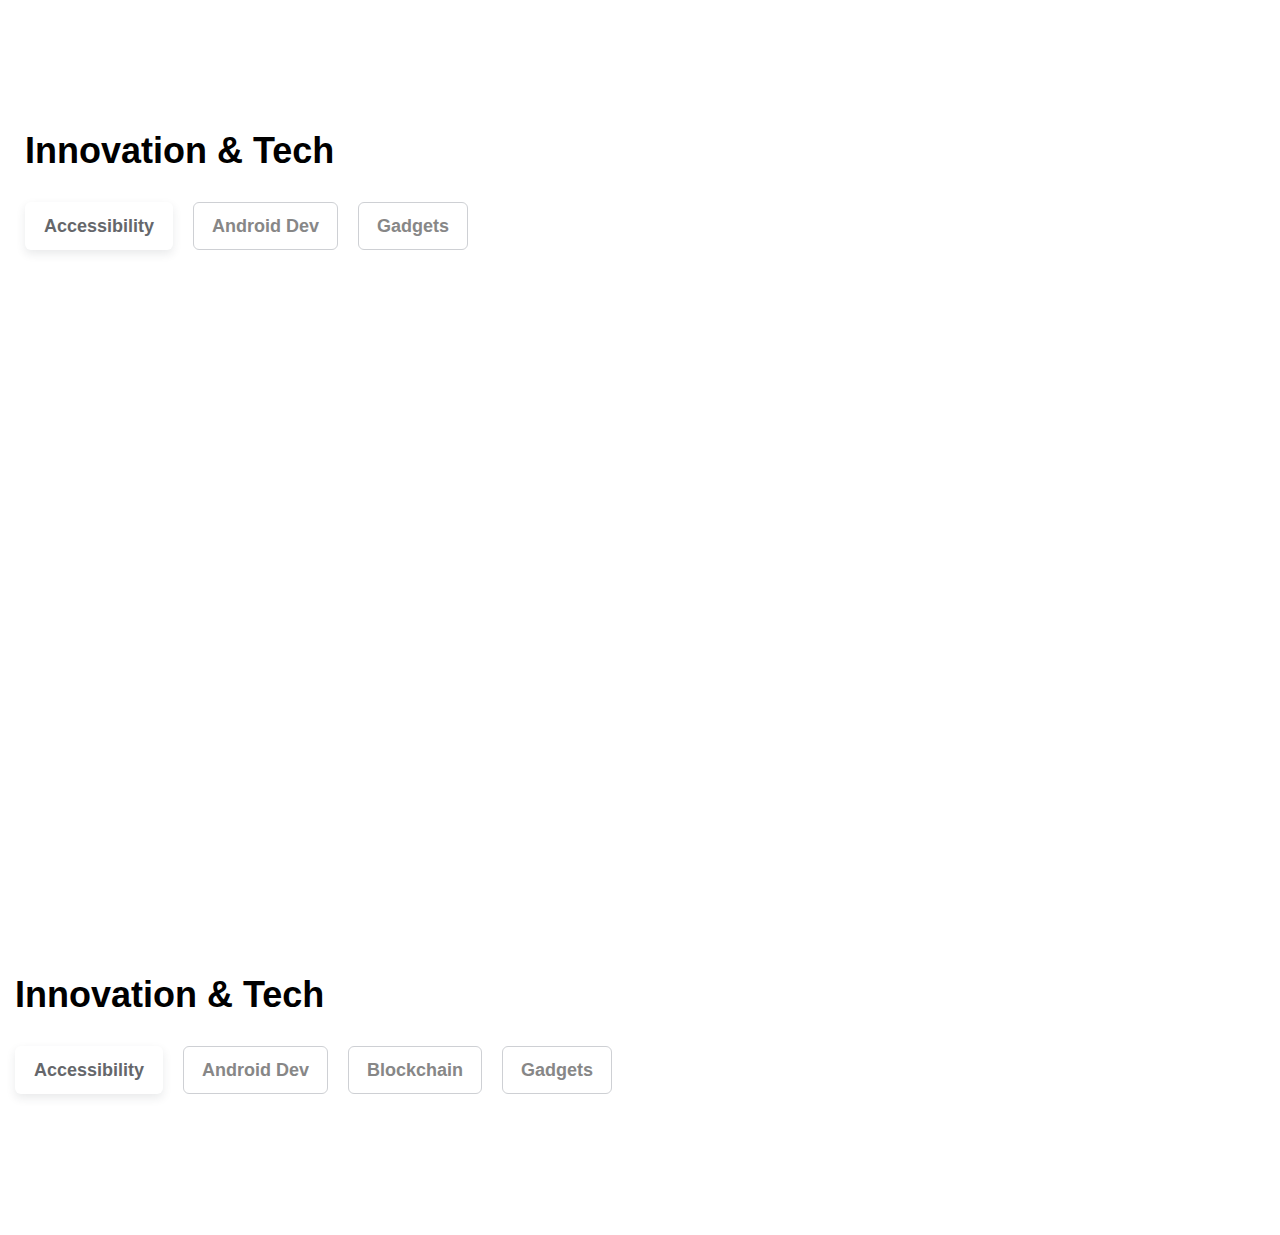
==== index.html @ 6c89868d "html files" ====
<!DOCTYPE html>
<html lang="en">
<head>
    <meta charset="UTF-8">
    <meta http-equiv="X-UA-Compatible" content="IE=edge">
    <meta name="viewport" content="width=device-width, initial-scale=1.0">
    <title>Document</title>
    <link rel="stylesheet" type="text/css" href="assets/css/slick.css"/>
    <link rel="stylesheet" type="text/css" href="assets/css/slick-theme.css"/>
    <link rel="stylesheet" href="assets/css/style.css">
    <script
  src="https://code.jquery.com/jquery-3.6.0.js"
  integrity="sha256-H+K7U5CnXl1h5ywQfKtSj8PCmoN9aaq30gDh27Xc0jk="
  crossorigin="anonymous"></script>
  <link rel="stylesheet" href="https://cdnjs.cloudflare.com/ajax/libs/font-awesome/6.1.1/css/all.min.css" integrity="sha512-KfkfwYDsLkIlwQp6LFnl8zNdLGxu9YAA1QvwINks4PhcElQSvqcyVLLD9aMhXd13uQjoXtEKNosOWaZqXgel0g==" crossorigin="anonymous" referrerpolicy="no-referrer" />
</head>
<body>
    <!-- tab Section -->
    <section class="tab--slider">
        <div class="main--container">
            <div class="main--title">
                <h2>Innovation & Tech</h2>
            </div>

            <div class="tab--wrapper">
                <div class="tab--titles tab--slider-tab">
                    <ul>
                        <li><a data-tag="tab1" class="active--tab" href="#">Accessibility</a></li>
                        <li><a data-tag="tab2" href="#">Android Dev</a> </li>
                        <li><a data-tag="tab3" href="#">Gadgets</a></li>
                    </ul>
                </div>
                <div class="tab--slider--content">
                    <div class="tab--slider--inner">
                        <div id="tab1" class="tab--slider-tabs">
                            <div class="tab---sliders">
                                
                                <div class="slider--content--wrapper">
                                    <div class="slider-contant--main">
                                        <div class="slider-contant">
                                            <div class="slider-animate-title">
                                                <div class="post-cat-list">
                                                    <a class="hover-flip-item-wrapper" href="#" tabindex="0">
                                                    <span class="hover-flip-item"><span data-hover="Innovation">Innovation</span></span>
                                                    </a>                 
                                                </div>
                                            </div>
                                            <div class="slider--main--title">
                                                <h4>
                                                    <a href="#">Lightweight, grippable, and ready to go.</a>
                                                </h4>
                                            </div>
                                        </div>
                                        <div class="slider--img">
                                            <a href="#">
                                                <img src="assets/Images/post-column-01-390x260.jpg" alt="">
                                            </a>
                                        </div>
                                    </div>
                                </div>
                                <div class="slider--content--wrapper">
                                    <div class="slider-contant--main">
                                        <div class="slider-contant">
                                            <div class="slider-animate-title">
                                                <div class="post-cat-list">
                                                    <a class="hover-flip-item-wrapper" href="#" tabindex="0">
                                                    <span class="hover-flip-item"><span data-hover="Innovation">Innovation</span></span>
                                                    </a>                 
                                                </div>
                                            </div>
                                            <div class="slider--main--title">
                                                <h4>
                                                    <a href="#">Lightweight, grippable, and ready to go.</a>
                                                </h4>
                                            </div>
                                        </div>
                                        <div class="slider--img">
                                            <a href="#">
                                                <img src="assets/Images/post-column-01-390x260.jpg" alt="">
                                            </a>
                                        </div>
                                    </div>
                                </div>
                                <div class="slider--content--wrapper">
                                    <div class="slider-contant--main">
                                        <div class="slider-contant">
                                            <div class="slider-animate-title">
                                                <div class="post-cat-list">
                                                    <a class="hover-flip-item-wrapper" href="#" tabindex="0">
                                                    <span class="hover-flip-item"><span data-hover="Innovation">Innovation</span></span>
                                                    </a>                 
                                                </div>
                                            </div>
                                            <div class="slider--main--title">
                                                <h4>
                                                    <a href="#">Lightweight, grippable, and ready to go.</a>
                                                </h4>
                                            </div>
                                        </div>
                                        <div class="slider--img">
                                            <a href="#">
                                                <img src="assets/Images/post-column-01-390x260.jpg" alt="">
                                            </a>
                                        </div>
                                    </div>
                                </div>
                                <div class="slider--content--wrapper">
                                    <div class="slider-contant--main">
                                        <div class="slider-contant">
                                            <div class="slider-animate-title">
                                                <div class="post-cat-list">
                                                    <a class="hover-flip-item-wrapper" href="#" tabindex="0">
                                                    <span class="hover-flip-item"><span data-hover="Innovation">Innovation</span></span>
                                                    </a>                 
                                                </div>
                                            </div>
                                            <div class="slider--main--title">
                                                <h4>
                                                    <a href="#">Lightweight, grippable, and ready to go.</a>
                                                </h4>
                                            </div>
                                        </div>
                                        <div class="slider--img">
                                            <a href="#">
                                                <img src="assets/Images/post-column-01-390x260.jpg" alt="">
                                            </a>
                                        </div>
                                    </div>
                                </div>
                                
                                
                              </div>
                        </div>
                        <div id="tab2" class="tab--slider-tabs">
                            <div class="tab---sliders2">
                                
                                <div class="slider--content--wrapper">
                                    <div class="slider-contant--main">
                                        <div class="slider-contant">
                                            <div class="slider-animate-title">
                                                <div class="post-cat-list">
                                                    <a class="hover-flip-item-wrapper" href="#" tabindex="0">
                                                    <span class="hover-flip-item"><span data-hover="Innovation">Innovation</span></span>
                                                    </a>                 
                                                </div>
                                            </div>
                                            <div class="slider--main--title">
                                                <h4>
                                                    <a href="#">Lightweight, grippable, and ready to go.</a>
                                                </h4>
                                            </div>
                                        </div>
                                        <div class="slider--img">
                                            <a href="#">
                                                <img src="assets/Images/post-column-01-390x260.jpg" alt="">
                                            </a>
                                        </div>
                                    </div>
                                </div>
                                <div class="slider--content--wrapper">
                                    <div class="slider-contant--main">
                                        <div class="slider-contant">
                                            <div class="slider-animate-title">
                                                <div class="post-cat-list">
                                                    <a class="hover-flip-item-wrapper" href="#" tabindex="0">
                                                    <span class="hover-flip-item"><span data-hover="Innovation">Innovation</span></span>
                                                    </a>                 
                                                </div>
                                            </div>
                                            <div class="slider--main--title">
                                                <h4>
                                                    <a href="#">Lightweight, grippable, and ready to go.</a>
                                                </h4>
                                            </div>
                                        </div>
                                        <div class="slider--img">
                                            <a href="#">
                                                <img src="assets/Images/post-column-01-390x260.jpg" alt="">
                                            </a>
                                        </div>
                                    </div>
                                </div>
                                <div class="slider--content--wrapper">
                                    <div class="slider-contant--main">
                                        <div class="slider-contant">
                                            <div class="slider-animate-title">
                                                <div class="post-cat-list">
                                                    <a class="hover-flip-item-wrapper" href="#" tabindex="0">
                                                    <span class="hover-flip-item"><span data-hover="Innovation">Innovation</span></span>
                                                    </a>                 
                                                </div>
                                            </div>
                                            <div class="slider--main--title">
                                                <h4>
                                                    <a href="#">Lightweight, grippable, and ready to go.</a>
                                                </h4>
                                            </div>
                                        </div>
                                        <div class="slider--img">
                                            <a href="#">
                                                <img src="assets/Images/post-column-01-390x260.jpg" alt="">
                                            </a>
                                        </div>
                                    </div>
                                </div>
                                <div class="slider--content--wrapper">
                                    <div class="slider-contant--main">
                                        <div class="slider-contant">
                                            <div class="slider-animate-title">
                                                <div class="post-cat-list">
                                                    <a class="hover-flip-item-wrapper" href="#" tabindex="0">
                                                    <span class="hover-flip-item"><span data-hover="Innovation">Innovation</span></span>
                                                    </a>                 
                                                </div>
                                            </div>
                                            <div class="slider--main--title">
                                                <h4>
                                                    <a href="#">Lightweight, grippable, and ready to go.</a>
                                                </h4>
                                            </div>
                                        </div>
                                        <div class="slider--img">
                                            <a href="#">
                                                <img src="assets/Images/post-column-01-390x260.jpg" alt="">
                                            </a>
                                        </div>
                                    </div>
                                </div>
                                
                                
                              </div>
                        </div>
                        <div id="tab3" class="tab--slider-tabs">
                            <div class="tab---sliders3">
                                
                                <div class="slider--content--wrapper">
                                    <div class="slider-contant--main">
                                        <div class="slider-contant">
                                            <div class="slider-animate-title">
                                                <div class="post-cat-list">
                                                    <a class="hover-flip-item-wrapper" href="#" tabindex="0">
                                                    <span class="hover-flip-item"><span data-hover="Innovation">Innovation</span></span>
                                                    </a>                 
                                                </div>
                                            </div>
                                            <div class="slider--main--title">
                                                <h4>
                                                    <a href="#">Lightweight, grippable, and ready to go.</a>
                                                </h4>
                                            </div>
                                        </div>
                                        <div class="slider--img">
                                            <a href="#">
                                                <img src="assets/Images/post-column-01-390x260.jpg" alt="">
                                            </a>
                                        </div>
                                    </div>
                                </div>
                                <div class="slider--content--wrapper">
                                    <div class="slider-contant--main">
                                        <div class="slider-contant">
                                            <div class="slider-animate-title">
                                                <div class="post-cat-list">
                                                    <a class="hover-flip-item-wrapper" href="#" tabindex="0">
                                                    <span class="hover-flip-item"><span data-hover="Innovation">Innovation</span></span>
                                                    </a>                 
                                                </div>
                                            </div>
                                            <div class="slider--main--title">
                                                <h4>
                                                    <a href="#">Lightweight, grippable, and ready to go.</a>
                                                </h4>
                                            </div>
                                        </div>
                                        <div class="slider--img">
                                            <a href="#">
                                                <img src="assets/Images/post-column-01-390x260.jpg" alt="">
                                            </a>
                                        </div>
                                    </div>
                                </div>
                                <div class="slider--content--wrapper">
                                    <div class="slider-contant--main">
                                        <div class="slider-contant">
                                            <div class="slider-animate-title">
                                                <div class="post-cat-list">
                                                    <a class="hover-flip-item-wrapper" href="#" tabindex="0">
                                                    <span class="hover-flip-item"><span data-hover="Innovation">Innovation</span></span>
                                                    </a>                 
                                                </div>
                                            </div>
                                            <div class="slider--main--title">
                                                <h4>
                                                    <a href="#">Lightweight, grippable, and ready to go.</a>
                                                </h4>
                                            </div>
                                        </div>
                                        <div class="slider--img">
                                            <a href="#">
                                                <img src="assets/Images/post-column-01-390x260.jpg" alt="">
                                            </a>
                                        </div>
                                    </div>
                                </div>
                                <div class="slider--content--wrapper">
                                    <div class="slider-contant--main">
                                        <div class="slider-contant">
                                            <div class="slider-animate-title">
                                                <div class="post-cat-list">
                                                    <a class="hover-flip-item-wrapper" href="#" tabindex="0">
                                                    <span class="hover-flip-item"><span data-hover="Innovation">Innovation</span></span>
                                                    </a>                 
                                                </div>
                                            </div>
                                            <div class="slider--main--title">
                                                <h4>
                                                    <a href="#">Lightweight, grippable, and ready to go.</a>
                                                </h4>
                                            </div>
                                        </div>
                                        <div class="slider--img">
                                            <a href="#">
                                                <img src="assets/Images/post-column-01-390x260.jpg" alt="">
                                            </a>
                                        </div>
                                    </div>
                                </div>
                                
                                
                              </div>
                        </div>
                    </div>
                </div>
            </div>
        </div>
    </section>


    <!-- hover img section -->
    <section class="most--populer">
        <div class="main--container">
            <div class="main--title">
                <h2>Innovation & Tech</h2>
            </div>

            <div class="tab--wrapper">
                <div class="tab--titles tab--hover---title">
                    <ul>
                        <li><a data-tag="tab4" class="active--tab" href="#">Accessibility</a></li>
                        <li><a data-tag="tab5" href="#">Android Dev</a> </li>
                        <li><a data-tag="tab6" href="#">Blockchain</a></li>
                        <li><a data-tag="tab7" href="#">Gadgets</a></li>
                    </ul>
                </div>
                <div class="tab--slider--content">
                    <div class="tab--slider--inner">
                        <div id="tab4" class="tab--hover-section">
                            <div class="tab--hover--wrapper">
                                <div class="tab--hover--inner">
                                    <div class="order--list">
                                        <span>01</span>
                                    </div>
                                    <div class="tab--hover--data">
                                        <div class="post-cat-list">
                                            <a class="hover-flip-item-wrapper" href="#" tabindex="0">
                                            <span class="hover-flip-item"><span data-hover="Innovation">Innovation</span></span>
                                            </a>  
                                            <span>,</span>               
                                            <a class="hover-flip-item-wrapper" href="#" tabindex="0">
                                            <span class="hover-flip-item"><span data-hover="Innovation">Innovation</span></span>
                                            </a>                 
                                        </div>
                                        <h3><a href="#">Lightweight, grippable, and ready to go.</a></h3>
                                        <div class="tab--hover--meta">
                                            <div class="post--meta--data">
                                                <h5 class="post--meta--author">
                                                    <div class="post-cat-list">
                                                        <a class="hover-flip-item-wrapper" href="#" tabindex="0">
                                                        <span class="hover-flip-item"><span data-hover="Innovation">Innovation</span></span>
                                                        </a>                 
                                                                       
                                                    </div>
                                                </h5>
                                                <ul class="post--meta--list">
                                                    <li class="post--meta--date">January 24, 2021</li>
                                                    <li class="post--meta--time">4 min read</li>
                                                </ul>
                                            </div>
                                            <div class="social--data">
                                                <ul>
                                                    <li><a href="#"><i class="fa-brands fa-facebook-f"></i></a></li>
                                                    <li><a href="#"><i class="fa-brands fa-linkedin-in"></i></a></li>
                                                    <li><a href="#"><i class="fa-brands fa-twitter"></i></a></li>
                                                    <li><a href="#"><i class="fa-solid fa-link"></i></a></li>
                                                </ul>
                                            </div>
                                        </div>

                                    </div>
                                </div>
                                <div class="tab--hover-thumbnil">
                                    <a href="#">
                                        <img src="assets/Images/hover--img1.jpg" alt="">
                                    </a>
                                </div>
                            </div>
                            <div class="tab--hover--wrapper">
                                <div class="tab--hover--inner">
                                    <div class="order--list">
                                        <span>02</span>
                                    </div>
                                    <div class="tab--hover--data">
                                        <div class="post-cat-list">
                                            <a class="hover-flip-item-wrapper" href="#" tabindex="0">
                                            <span class="hover-flip-item"><span data-hover="Innovation">Innovation</span></span>
                                            </a>  
                                            <span>,</span>               
                                            <a class="hover-flip-item-wrapper" href="#" tabindex="0">
                                            <span class="hover-flip-item"><span data-hover="Innovation">Innovation</span></span>
                                            </a>                 
                                        </div>
                                        <h3><a href="#">Lightweight, grippable, and ready to go.</a></h3>
                                        <div class="tab--hover--meta">
                                            <div class="post--meta--data">
                                                <h5 class="post--meta--author">
                                                    <div class="post-cat-list">
                                                        <a class="hover-flip-item-wrapper" href="#" tabindex="0">
                                                        <span class="hover-flip-item"><span data-hover="Innovation">Innovation</span></span>
                                                        </a>                 
                                                                       
                                                    </div>
                                                </h5>
                                                <ul class="post--meta--list">
                                                    <li class="post--meta--date">January 24, 2021</li>
                                                    <li class="post--meta--time">4 min read</li>
                                                </ul>
                                            </div>
                                            <div class="social--data">
                                                <ul>
                                                    <li><a href="#"><i class="fa-brands fa-facebook-f"></i></a></li>
                                                    <li><a href="#"><i class="fa-brands fa-linkedin-in"></i></a></li>
                                                    <li><a href="#"><i class="fa-brands fa-twitter"></i></a></li>
                                                    <li><a href="#"><i class="fa-solid fa-link"></i></a></li>
                                                </ul>
                                            </div>
                                        </div>

                                    </div>
                                </div>
                                <div class="tab--hover-thumbnil">
                                    <a href="#">
                                        <img src="assets/Images/hover--img2.jpg" alt="">
                                    </a>
                                </div>
                            </div>
                            <div class="tab--hover--wrapper">
                                <div class="tab--hover--inner">
                                    <div class="order--list">
                                        <span>03</span>
                                    </div>
                                    <div class="tab--hover--data">
                                        <div class="post-cat-list">
                                            <a class="hover-flip-item-wrapper" href="#" tabindex="0">
                                            <span class="hover-flip-item"><span data-hover="Innovation">Innovation</span></span>
                                            </a>  
                                            <span>,</span>               
                                            <a class="hover-flip-item-wrapper" href="#" tabindex="0">
                                            <span class="hover-flip-item"><span data-hover="Innovation">Innovation</span></span>
                                            </a>                 
                                        </div>
                                        <h3><a href="#">Lightweight, grippable, and ready to go.</a></h3>
                                        <div class="tab--hover--meta">
                                            <div class="post--meta--data">
                                                <h5 class="post--meta--author">
                                                    <div class="post-cat-list">
                                                        <a class="hover-flip-item-wrapper" href="#" tabindex="0">
                                                        <span class="hover-flip-item"><span data-hover="Innovation">Innovation</span></span>
                                                        </a>                 
                                                                       
                                                    </div>
                                                </h5>
                                                <ul class="post--meta--list">
                                                    <li class="post--meta--date">January 24, 2021</li>
                                                    <li class="post--meta--time">4 min read</li>
                                                </ul>
                                            </div>
                                            <div class="social--data">
                                                <ul>
                                                    <li><a href="#"><i class="fa-brands fa-facebook-f"></i></a></li>
                                                    <li><a href="#"><i class="fa-brands fa-linkedin-in"></i></a></li>
                                                    <li><a href="#"><i class="fa-brands fa-twitter"></i></a></li>
                                                    <li><a href="#"><i class="fa-solid fa-link"></i></a></li>
                                                </ul>
                                            </div>
                                        </div>

                                    </div>
                                </div>
                                <div class="tab--hover-thumbnil">
                                    <a href="#">
                                        <img src="assets/Images/hover--img3.jpg" alt="">
                                    </a>
                                </div>
                            </div>
                            <div class="tab--hover--wrapper">
                                <div class="tab--hover--inner">
                                    <div class="order--list">
                                        <span>04</span>
                                    </div>
                                    <div class="tab--hover--data">
                                        <div class="post-cat-list">
                                            <a class="hover-flip-item-wrapper" href="#" tabindex="0">
                                            <span class="hover-flip-item"><span data-hover="Innovation">Innovation</span></span>
                                            </a>  
                                            <span>,</span>               
                                            <a class="hover-flip-item-wrapper" href="#" tabindex="0">
                                            <span class="hover-flip-item"><span data-hover="Innovation">Innovation</span></span>
                                            </a>                 
                                        </div>
                                        <h3><a href="#">Lightweight, grippable, and ready to go.</a></h3>
                                        <div class="tab--hover--meta">
                                            <div class="post--meta--data">
                                                <h5 class="post--meta--author">
                                                    <div class="post-cat-list">
                                                        <a class="hover-flip-item-wrapper" href="#" tabindex="0">
                                                        <span class="hover-flip-item"><span data-hover="Innovation">Innovation</span></span>
                                                        </a>                 
                                                                       
                                                    </div>
                                                </h5>
                                                <ul class="post--meta--list">
                                                    <li class="post--meta--date">January 24, 2021</li>
                                                    <li class="post--meta--time">4 min read</li>
                                                </ul>
                                            </div>
                                            <div class="social--data">
                                                <ul>
                                                    <li><a href="#"><i class="fa-brands fa-facebook-f"></i></a></li>
                                                    <li><a href="#"><i class="fa-brands fa-linkedin-in"></i></a></li>
                                                    <li><a href="#"><i class="fa-brands fa-twitter"></i></a></li>
                                                    <li><a href="#"><i class="fa-solid fa-link"></i></a></li>
                                                </ul>
                                            </div>
                                        </div>

                                    </div>
                                </div>
                                <div class="tab--hover-thumbnil">
                                    <a href="#">
                                        <img src="assets/Images/hover--img4.jpg" alt="">
                                    </a>
                                </div>
                            </div>
                        </div>
                        <div id="tab5" class="tab--hover-section">
                            <div class="tab--hover--wrapper">
                                <div class="tab--hover--inner">
                                    <div class="order--list">
                                        <span>01</span>
                                    </div>
                                    <div class="tab--hover--data">
                                        <div class="post-cat-list">
                                            <a class="hover-flip-item-wrapper" href="#" tabindex="0">
                                            <span class="hover-flip-item"><span data-hover="Innovation">Innovation</span></span>
                                            </a>  
                                            <span>,</span>               
                                            <a class="hover-flip-item-wrapper" href="#" tabindex="0">
                                            <span class="hover-flip-item"><span data-hover="Innovation">Innovation</span></span>
                                            </a>                 
                                        </div>
                                        <h3><a href="#">Lightweight, grippable, and ready to go.</a></h3>
                                        <div class="tab--hover--meta">
                                            <div class="post--meta--data">
                                                <h5 class="post--meta--author">
                                                    <div class="post-cat-list">
                                                        <a class="hover-flip-item-wrapper" href="#" tabindex="0">
                                                        <span class="hover-flip-item"><span data-hover="Innovation">Innovation</span></span>
                                                        </a>                 
                                                                       
                                                    </div>
                                                </h5>
                                                <ul class="post--meta--list">
                                                    <li class="post--meta--date">January 24, 2021</li>
                                                    <li class="post--meta--time">4 min read</li>
                                                </ul>
                                            </div>
                                            <div class="social--data">
                                                <ul>
                                                    <li><a href="#"><i class="fa-brands fa-facebook-f"></i></a></li>
                                                    <li><a href="#"><i class="fa-brands fa-linkedin-in"></i></a></li>
                                                    <li><a href="#"><i class="fa-brands fa-twitter"></i></a></li>
                                                    <li><a href="#"><i class="fa-solid fa-link"></i></a></li>
                                                </ul>
                                            </div>
                                        </div>

                                    </div>
                                </div>
                                <div class="tab--hover-thumbnil">
                                    <a href="#">
                                        <img src="assets/Images/hover--img1.jpg" alt="">
                                    </a>
                                </div>
                            </div>
                            <div class="tab--hover--wrapper">
                                <div class="tab--hover--inner">
                                    <div class="order--list">
                                        <span>02</span>
                                    </div>
                                    <div class="tab--hover--data">
                                        <div class="post-cat-list">
                                            <a class="hover-flip-item-wrapper" href="#" tabindex="0">
                                            <span class="hover-flip-item"><span data-hover="Innovation">Innovation</span></span>
                                            </a>  
                                            <span>,</span>               
                                            <a class="hover-flip-item-wrapper" href="#" tabindex="0">
                                            <span class="hover-flip-item"><span data-hover="Innovation">Innovation</span></span>
                                            </a>                 
                                        </div>
                                        <h3><a href="#">Lightweight, grippable, and ready to go.</a></h3>
                                        <div class="tab--hover--meta">
                                            <div class="post--meta--data">
                                                <h5 class="post--meta--author">
                                                    <div class="post-cat-list">
                                                        <a class="hover-flip-item-wrapper" href="#" tabindex="0">
                                                        <span class="hover-flip-item"><span data-hover="Innovation">Innovation</span></span>
                                                        </a>                 
                                                                       
                                                    </div>
                                                </h5>
                                                <ul class="post--meta--list">
                                                    <li class="post--meta--date">January 24, 2021</li>
                                                    <li class="post--meta--time">4 min read</li>
                                                </ul>
                                            </div>
                                            <div class="social--data">
                                                <ul>
                                                    <li><a href="#"><i class="fa-brands fa-facebook-f"></i></a></li>
                                                    <li><a href="#"><i class="fa-brands fa-linkedin-in"></i></a></li>
                                                    <li><a href="#"><i class="fa-brands fa-twitter"></i></a></li>
                                                    <li><a href="#"><i class="fa-solid fa-link"></i></a></li>
                                                </ul>
                                            </div>
                                        </div>

                                    </div>
                                </div>
                                <div class="tab--hover-thumbnil">
                                    <a href="#">
                                        <img src="assets/Images/hover--img2.jpg" alt="">
                                    </a>
                                </div>
                            </div>
                            <div class="tab--hover--wrapper">
                                <div class="tab--hover--inner">
                                    <div class="order--list">
                                        <span>03</span>
                                    </div>
                                    <div class="tab--hover--data">
                                        <div class="post-cat-list">
                                            <a class="hover-flip-item-wrapper" href="#" tabindex="0">
                                            <span class="hover-flip-item"><span data-hover="Innovation">Innovation</span></span>
                                            </a>  
                                            <span>,</span>               
                                            <a class="hover-flip-item-wrapper" href="#" tabindex="0">
                                            <span class="hover-flip-item"><span data-hover="Innovation">Innovation</span></span>
                                            </a>                 
                                        </div>
                                        <h3><a href="#">Lightweight, grippable, and ready to go.</a></h3>
                                        <div class="tab--hover--meta">
                                            <div class="post--meta--data">
                                                <h5 class="post--meta--author">
                                                    <div class="post-cat-list">
                                                        <a class="hover-flip-item-wrapper" href="#" tabindex="0">
                                                        <span class="hover-flip-item"><span data-hover="Innovation">Innovation</span></span>
                                                        </a>                 
                                                                       
                                                    </div>
                                                </h5>
                                                <ul class="post--meta--list">
                                                    <li class="post--meta--date">January 24, 2021</li>
                                                    <li class="post--meta--time">4 min read</li>
                                                </ul>
                                            </div>
                                            <div class="social--data">
                                                <ul>
                                                    <li><a href="#"><i class="fa-brands fa-facebook-f"></i></a></li>
                                                    <li><a href="#"><i class="fa-brands fa-linkedin-in"></i></a></li>
                                                    <li><a href="#"><i class="fa-brands fa-twitter"></i></a></li>
                                                    <li><a href="#"><i class="fa-solid fa-link"></i></a></li>
                                                </ul>
                                            </div>
                                        </div>

                                    </div>
                                </div>
                                <div class="tab--hover-thumbnil">
                                    <a href="#">
                                        <img src="assets/Images/hover--img3.jpg" alt="">
                                    </a>
                                </div>
                            </div>
                            <div class="tab--hover--wrapper">
                                <div class="tab--hover--inner">
                                    <div class="order--list">
                                        <span>04</span>
                                    </div>
                                    <div class="tab--hover--data">
                                        <div class="post-cat-list">
                                            <a class="hover-flip-item-wrapper" href="#" tabindex="0">
                                            <span class="hover-flip-item"><span data-hover="Innovation">Innovation</span></span>
                                            </a>  
                                            <span>,</span>               
                                            <a class="hover-flip-item-wrapper" href="#" tabindex="0">
                                            <span class="hover-flip-item"><span data-hover="Innovation">Innovation</span></span>
                                            </a>                 
                                        </div>
                                        <h3><a href="#">Lightweight, grippable, and ready to go.</a></h3>
                                        <div class="tab--hover--meta">
                                            <div class="post--meta--data">
                                                <h5 class="post--meta--author">
                                                    <div class="post-cat-list">
                                                        <a class="hover-flip-item-wrapper" href="#" tabindex="0">
                                                        <span class="hover-flip-item"><span data-hover="Innovation">Innovation</span></span>
                                                        </a>                 
                                                                       
                                                    </div>
                                                </h5>
                                                <ul class="post--meta--list">
                                                    <li class="post--meta--date">January 24, 2021</li>
                                                    <li class="post--meta--time">4 min read</li>
                                                </ul>
                                            </div>
                                            <div class="social--data">
                                                <ul>
                                                    <li><a href="#"><i class="fa-brands fa-facebook-f"></i></a></li>
                                                    <li><a href="#"><i class="fa-brands fa-linkedin-in"></i></a></li>
                                                    <li><a href="#"><i class="fa-brands fa-twitter"></i></a></li>
                                                    <li><a href="#"><i class="fa-solid fa-link"></i></a></li>
                                                </ul>
                                            </div>
                                        </div>

                                    </div>
                                </div>
                                <div class="tab--hover-thumbnil">
                                    <a href="#">
                                        <img src="assets/Images/hover--img4.jpg" alt="">
                                    </a>
                                </div>
                            </div>
                        </div>
                        <div id="tab6" class="tab--hover-section">
                            <div class="tab--hover--wrapper">
                                <div class="tab--hover--inner">
                                    <div class="order--list">
                                        <span>01</span>
                                    </div>
                                    <div class="tab--hover--data">
                                        <div class="post-cat-list">
                                            <a class="hover-flip-item-wrapper" href="#" tabindex="0">
                                            <span class="hover-flip-item"><span data-hover="Innovation">Innovation</span></span>
                                            </a>  
                                            <span>,</span>               
                                            <a class="hover-flip-item-wrapper" href="#" tabindex="0">
                                            <span class="hover-flip-item"><span data-hover="Innovation">Innovation</span></span>
                                            </a>                 
                                        </div>
                                        <h3><a href="#">Lightweight, grippable, and ready to go.</a></h3>
                                        <div class="tab--hover--meta">
                                            <div class="post--meta--data">
                                                <h5 class="post--meta--author">
                                                    <div class="post-cat-list">
                                                        <a class="hover-flip-item-wrapper" href="#" tabindex="0">
                                                        <span class="hover-flip-item"><span data-hover="Innovation">Innovation</span></span>
                                                        </a>                 
                                                                       
                                                    </div>
                                                </h5>
                                                <ul class="post--meta--list">
                                                    <li class="post--meta--date">January 24, 2021</li>
                                                    <li class="post--meta--time">4 min read</li>
                                                </ul>
                                            </div>
                                            <div class="social--data">
                                                <ul>
                                                    <li><a href="#"><i class="fa-brands fa-facebook-f"></i></a></li>
                                                    <li><a href="#"><i class="fa-brands fa-linkedin-in"></i></a></li>
                                                    <li><a href="#"><i class="fa-brands fa-twitter"></i></a></li>
                                                    <li><a href="#"><i class="fa-solid fa-link"></i></a></li>
                                                </ul>
                                            </div>
                                        </div>

                                    </div>
                                </div>
                                <div class="tab--hover-thumbnil">
                                    <a href="#">
                                        <img src="assets/Images/hover--img1.jpg" alt="">
                                    </a>
                                </div>
                            </div>
                            <div class="tab--hover--wrapper">
                                <div class="tab--hover--inner">
                                    <div class="order--list">
                                        <span>02</span>
                                    </div>
                                    <div class="tab--hover--data">
                                        <div class="post-cat-list">
                                            <a class="hover-flip-item-wrapper" href="#" tabindex="0">
                                            <span class="hover-flip-item"><span data-hover="Innovation">Innovation</span></span>
                                            </a>  
                                            <span>,</span>               
                                            <a class="hover-flip-item-wrapper" href="#" tabindex="0">
                                            <span class="hover-flip-item"><span data-hover="Innovation">Innovation</span></span>
                                            </a>                 
                                        </div>
                                        <h3><a href="#">Lightweight, grippable, and ready to go.</a></h3>
                                        <div class="tab--hover--meta">
                                            <div class="post--meta--data">
                                                <h5 class="post--meta--author">
                                                    <div class="post-cat-list">
                                                        <a class="hover-flip-item-wrapper" href="#" tabindex="0">
                                                        <span class="hover-flip-item"><span data-hover="Innovation">Innovation</span></span>
                                                        </a>                 
                                                                       
                                                    </div>
                                                </h5>
                                                <ul class="post--meta--list">
                                                    <li class="post--meta--date">January 24, 2021</li>
                                                    <li class="post--meta--time">4 min read</li>
                                                </ul>
                                            </div>
                                            <div class="social--data">
                                                <ul>
                                                    <li><a href="#"><i class="fa-brands fa-facebook-f"></i></a></li>
                                                    <li><a href="#"><i class="fa-brands fa-linkedin-in"></i></a></li>
                                                    <li><a href="#"><i class="fa-brands fa-twitter"></i></a></li>
                                                    <li><a href="#"><i class="fa-solid fa-link"></i></a></li>
                                                </ul>
                                            </div>
                                        </div>

                                    </div>
                                </div>
                                <div class="tab--hover-thumbnil">
                                    <a href="#">
                                        <img src="assets/Images/hover--img2.jpg" alt="">
                                    </a>
                                </div>
                            </div>
                            <div class="tab--hover--wrapper">
                                <div class="tab--hover--inner">
                                    <div class="order--list">
                                        <span>03</span>
                                    </div>
                                    <div class="tab--hover--data">
                                        <div class="post-cat-list">
                                            <a class="hover-flip-item-wrapper" href="#" tabindex="0">
                                            <span class="hover-flip-item"><span data-hover="Innovation">Innovation</span></span>
                                            </a>  
                                            <span>,</span>               
                                            <a class="hover-flip-item-wrapper" href="#" tabindex="0">
                                            <span class="hover-flip-item"><span data-hover="Innovation">Innovation</span></span>
                                            </a>                 
                                        </div>
                                        <h3><a href="#">Lightweight, grippable, and ready to go.</a></h3>
                                        <div class="tab--hover--meta">
                                            <div class="post--meta--data">
                                                <h5 class="post--meta--author">
                                                    <div class="post-cat-list">
                                                        <a class="hover-flip-item-wrapper" href="#" tabindex="0">
                                                        <span class="hover-flip-item"><span data-hover="Innovation">Innovation</span></span>
                                                        </a>                 
                                                                       
                                                    </div>
                                                </h5>
                                                <ul class="post--meta--list">
                                                    <li class="post--meta--date">January 24, 2021</li>
                                                    <li class="post--meta--time">4 min read</li>
                                                </ul>
                                            </div>
                                            <div class="social--data">
                                                <ul>
                                                    <li><a href="#"><i class="fa-brands fa-facebook-f"></i></a></li>
                                                    <li><a href="#"><i class="fa-brands fa-linkedin-in"></i></a></li>
                                                    <li><a href="#"><i class="fa-brands fa-twitter"></i></a></li>
                                                    <li><a href="#"><i class="fa-solid fa-link"></i></a></li>
                                                </ul>
                                            </div>
                                        </div>

                                    </div>
                                </div>
                                <div class="tab--hover-thumbnil">
                                    <a href="#">
                                        <img src="assets/Images/hover--img3.jpg" alt="">
                                    </a>
                                </div>
                            </div>
                            <div class="tab--hover--wrapper">
                                <div class="tab--hover--inner">
                                    <div class="order--list">
                                        <span>04</span>
                                    </div>
                                    <div class="tab--hover--data">
                                        <div class="post-cat-list">
                                            <a class="hover-flip-item-wrapper" href="#" tabindex="0">
                                            <span class="hover-flip-item"><span data-hover="Innovation">Innovation</span></span>
                                            </a>  
                                            <span>,</span>               
                                            <a class="hover-flip-item-wrapper" href="#" tabindex="0">
                                            <span class="hover-flip-item"><span data-hover="Innovation">Innovation</span></span>
                                            </a>                 
                                        </div>
                                        <h3><a href="#">Lightweight, grippable, and ready to go.</a></h3>
                                        <div class="tab--hover--meta">
                                            <div class="post--meta--data">
                                                <h5 class="post--meta--author">
                                                    <div class="post-cat-list">
                                                        <a class="hover-flip-item-wrapper" href="#" tabindex="0">
                                                        <span class="hover-flip-item"><span data-hover="Innovation">Innovation</span></span>
                                                        </a>                 
                                                                       
                                                    </div>
                                                </h5>
                                                <ul class="post--meta--list">
                                                    <li class="post--meta--date">January 24, 2021</li>
                                                    <li class="post--meta--time">4 min read</li>
                                                </ul>
                                            </div>
                                            <div class="social--data">
                                                <ul>
                                                    <li><a href="#"><i class="fa-brands fa-facebook-f"></i></a></li>
                                                    <li><a href="#"><i class="fa-brands fa-linkedin-in"></i></a></li>
                                                    <li><a href="#"><i class="fa-brands fa-twitter"></i></a></li>
                                                    <li><a href="#"><i class="fa-solid fa-link"></i></a></li>
                                                </ul>
                                            </div>
                                        </div>

                                    </div>
                                </div>
                                <div class="tab--hover-thumbnil">
                                    <a href="#">
                                        <img src="assets/Images/hover--img4.jpg" alt="">
                                    </a>
                                </div>
                            </div>
                        </div>
                        <div id="tab7" class="tab--hover-section">
                            <div class="tab--hover--wrapper">
                                <div class="tab--hover--inner">
                                    <div class="order--list">
                                        <span>01</span>
                                    </div>
                                    <div class="tab--hover--data">
                                        <div class="post-cat-list">
                                            <a class="hover-flip-item-wrapper" href="#" tabindex="0">
                                            <span class="hover-flip-item"><span data-hover="Innovation">Innovation</span></span>
                                            </a>  
                                            <span>,</span>               
                                            <a class="hover-flip-item-wrapper" href="#" tabindex="0">
                                            <span class="hover-flip-item"><span data-hover="Innovation">Innovation</span></span>
                                            </a>                 
                                        </div>
                                        <h3><a href="#">Lightweight, grippable, and ready to go.</a></h3>
                                        <div class="tab--hover--meta">
                                            <div class="post--meta--data">
                                                <h5 class="post--meta--author">
                                                    <div class="post-cat-list">
                                                        <a class="hover-flip-item-wrapper" href="#" tabindex="0">
                                                        <span class="hover-flip-item"><span data-hover="Innovation">Innovation</span></span>
                                                        </a>                 
                                                                       
                                                    </div>
                                                </h5>
                                                <ul class="post--meta--list">
                                                    <li class="post--meta--date">January 24, 2021</li>
                                                    <li class="post--meta--time">4 min read</li>
                                                </ul>
                                            </div>
                                            <div class="social--data">
                                                <ul>
                                                    <li><a href="#"><i class="fa-brands fa-facebook-f"></i></a></li>
                                                    <li><a href="#"><i class="fa-brands fa-linkedin-in"></i></a></li>
                                                    <li><a href="#"><i class="fa-brands fa-twitter"></i></a></li>
                                                    <li><a href="#"><i class="fa-solid fa-link"></i></a></li>
                                                </ul>
                                            </div>
                                        </div>

                                    </div>
                                </div>
                                <div class="tab--hover-thumbnil">
                                    <a href="#">
                                        <img src="assets/Images/hover--img1.jpg" alt="">
                                    </a>
                                </div>
                            </div>
                            <div class="tab--hover--wrapper">
                                <div class="tab--hover--inner">
                                    <div class="order--list">
                                        <span>02</span>
                                    </div>
                                    <div class="tab--hover--data">
                                        <div class="post-cat-list">
                                            <a class="hover-flip-item-wrapper" href="#" tabindex="0">
                                            <span class="hover-flip-item"><span data-hover="Innovation">Innovation</span></span>
                                            </a>  
                                            <span>,</span>               
                                            <a class="hover-flip-item-wrapper" href="#" tabindex="0">
                                            <span class="hover-flip-item"><span data-hover="Innovation">Innovation</span></span>
                                            </a>                 
                                        </div>
                                        <h3><a href="#">Lightweight, grippable, and ready to go.</a></h3>
                                        <div class="tab--hover--meta">
                                            <div class="post--meta--data">
                                                <h5 class="post--meta--author">
                                                    <div class="post-cat-list">
                                                        <a class="hover-flip-item-wrapper" href="#" tabindex="0">
                                                        <span class="hover-flip-item"><span data-hover="Innovation">Innovation</span></span>
                                                        </a>                 
                                                                       
                                                    </div>
                                                </h5>
                                                <ul class="post--meta--list">
                                                    <li class="post--meta--date">January 24, 2021</li>
                                                    <li class="post--meta--time">4 min read</li>
                                                </ul>
                                            </div>
                                            <div class="social--data">
                                                <ul>
                                                    <li><a href="#"><i class="fa-brands fa-facebook-f"></i></a></li>
                                                    <li><a href="#"><i class="fa-brands fa-linkedin-in"></i></a></li>
                                                    <li><a href="#"><i class="fa-brands fa-twitter"></i></a></li>
                                                    <li><a href="#"><i class="fa-solid fa-link"></i></a></li>
                                                </ul>
                                            </div>
                                        </div>

                                    </div>
                                </div>
                                <div class="tab--hover-thumbnil">
                                    <a href="#">
                                        <img src="assets/Images/hover--img2.jpg" alt="">
                                    </a>
                                </div>
                            </div>
                            <div class="tab--hover--wrapper">
                                <div class="tab--hover--inner">
                                    <div class="order--list">
                                        <span>03</span>
                                    </div>
                                    <div class="tab--hover--data">
                                        <div class="post-cat-list">
                                            <a class="hover-flip-item-wrapper" href="#" tabindex="0">
                                            <span class="hover-flip-item"><span data-hover="Innovation">Innovation</span></span>
                                            </a>  
                                            <span>,</span>               
                                            <a class="hover-flip-item-wrapper" href="#" tabindex="0">
                                            <span class="hover-flip-item"><span data-hover="Innovation">Innovation</span></span>
                                            </a>                 
                                        </div>
                                        <h3><a href="#">Lightweight, grippable, and ready to go.</a></h3>
                                        <div class="tab--hover--meta">
                                            <div class="post--meta--data">
                                                <h5 class="post--meta--author">
                                                    <div class="post-cat-list">
                                                        <a class="hover-flip-item-wrapper" href="#" tabindex="0">
                                                        <span class="hover-flip-item"><span data-hover="Innovation">Innovation</span></span>
                                                        </a>                 
                                                                       
                                                    </div>
                                                </h5>
                                                <ul class="post--meta--list">
                                                    <li class="post--meta--date">January 24, 2021</li>
                                                    <li class="post--meta--time">4 min read</li>
                                                </ul>
                                            </div>
                                            <div class="social--data">
                                                <ul>
                                                    <li><a href="#"><i class="fa-brands fa-facebook-f"></i></a></li>
                                                    <li><a href="#"><i class="fa-brands fa-linkedin-in"></i></a></li>
                                                    <li><a href="#"><i class="fa-brands fa-twitter"></i></a></li>
                                                    <li><a href="#"><i class="fa-solid fa-link"></i></a></li>
                                                </ul>
                                            </div>
                                        </div>

                                    </div>
                                </div>
                                <div class="tab--hover-thumbnil">
                                    <a href="#">
                                        <img src="assets/Images/hover--img3.jpg" alt="">
                                    </a>
                                </div>
                            </div>
                            <div class="tab--hover--wrapper">
                                <div class="tab--hover--inner">
                                    <div class="order--list">
                                        <span>04</span>
                                    </div>
                                    <div class="tab--hover--data">
                                        <div class="post-cat-list">
                                            <a class="hover-flip-item-wrapper" href="#" tabindex="0">
                                            <span class="hover-flip-item"><span data-hover="Innovation">Innovation</span></span>
                                            </a>  
                                            <span>,</span>               
                                            <a class="hover-flip-item-wrapper" href="#" tabindex="0">
                                            <span class="hover-flip-item"><span data-hover="Innovation">Innovation</span></span>
                                            </a>                 
                                        </div>
                                        <h3><a href="#">Lightweight, grippable, and ready to go.</a></h3>
                                        <div class="tab--hover--meta">
                                            <div class="post--meta--data">
                                                <h5 class="post--meta--author">
                                                    <div class="post-cat-list">
                                                        <a class="hover-flip-item-wrapper" href="#" tabindex="0">
                                                        <span class="hover-flip-item"><span data-hover="Innovation">Innovation</span></span>
                                                        </a>                 
                                                                       
                                                    </div>
                                                </h5>
                                                <ul class="post--meta--list">
                                                    <li class="post--meta--date">January 24, 2021</li>
                                                    <li class="post--meta--time">4 min read</li>
                                                </ul>
                                            </div>
                                            <div class="social--data">
                                                <ul>
                                                    <li><a href="#"><i class="fa-brands fa-facebook-f"></i></a></li>
                                                    <li><a href="#"><i class="fa-brands fa-linkedin-in"></i></a></li>
                                                    <li><a href="#"><i class="fa-brands fa-twitter"></i></a></li>
                                                    <li><a href="#"><i class="fa-solid fa-link"></i></a></li>
                                                </ul>
                                            </div>
                                        </div>

                                    </div>
                                </div>
                                <div class="tab--hover-thumbnil">
                                    <a href="#">
                                        <img src="assets/Images/hover--img4.jpg" alt="">
                                    </a>
                                </div>
                            </div>
                        </div>
                    </div>
                </div>
            </div>
        </div>
    </section>
    <!-- hover img section end -->

    <script type="text/javascript" src="assets/js/slick.min.js"></script>
    <script>
        $(document).ready(function(){
                
            $("#tab1").addClass("block--tab");
            $("#tab4").fadeIn();
            $('.tab--hover---title ul li a').click(function(e){
                e.preventDefault();
                var ths = $(this);
                var tagid = $(this).data('tag');
                $('.tab--hover---title ul li a').removeClass('active--tab');
                ths.addClass("active--tab");
                $(".most--populer .tab--slider--inner .tab--hover-section").fadeOut();
                $('#'+tagid).fadeIn();
                
            });


            $('.tab--slider-tab ul li a').on("click", function(e){
                e.preventDefault();
                var ths = $(this);
                var tagid = $(this).data('tag');
                $('.tab--slider-tab ul li a').removeClass('active--tab');
                ths.addClass("active--tab");
                $(".tab--slider--inner .tab--slider-tabs").removeClass("block--tab");
                // $('#'+tagid).delay(500).queue(function(){$('#'+tagid).addClass('block--tab')});
                    setTimeout(function(){ 
                        $('#'+tagid).addClass("block--tab");
            }, 300);
                
            });

            // slider

            $('.tab---sliders').slick({
                dots: true,
                infinite: true,
                speed: 300,
                slidesToShow: 3,
                slidesToScroll: 1,
                prevArrow:"<button type='button' class='slick-prev'><i class='fa-solid fa-arrow-left'></i></button>",
                nextArrow:"<button type='button' class='slick-next'><i class='fa-solid fa-arrow-right'></i></button>",
                responsive: [
                    {
                    breakpoint: 991,
                    settings: {
                        slidesToShow: 2,
                        slidesToScroll: 1,
                        infinite: true,
                        dots: true
                    }
                    },
                    
                    {
                    breakpoint: 600,
                    settings: {
                        slidesToShow: 1,
                        slidesToScroll: 1
                    }
                    }
                    // You can unslick at a given breakpoint now by adding:
                    // settings: "unslick"
                    // instead of a settings object
                ]
                });


                $('.tab---sliders2').slick({
                dots: true,
                infinite: true,
                speed: 300,
                slidesToShow: 3,
                slidesToScroll: 1,
                prevArrow:"<button type='button' class='slick-prev'><i class='fa-solid fa-arrow-left'></i></button>",
                nextArrow:"<button type='button' class='slick-next'><i class='fa-solid fa-arrow-right'></i></button>",
                responsive: [
                    {
                    breakpoint: 991,
                    settings: {
                        slidesToShow: 2,
                        slidesToScroll: 1,
                        infinite: true,
                        dots: true
                    }
                    },
                    
                    {
                    breakpoint: 600,
                    settings: {
                        slidesToShow: 1,
                        slidesToScroll: 1
                    }
                    }
                    // You can unslick at a given breakpoint now by adding:
                    // settings: "unslick"
                    // instead of a settings object
                ]
                });


                $('.tab---sliders3').slick({
                dots: true,
                infinite: true,
                speed: 300,
                slidesToShow: 3,
                slidesToScroll: 1,
                prevArrow:"<button type='button' class='slick-prev'><i class='fa-solid fa-arrow-left'></i></button>",
                nextArrow:"<button type='button' class='slick-next'><i class='fa-solid fa-arrow-right'></i></button>",
                responsive: [
                    {
                    breakpoint: 991,
                    settings: {
                        slidesToShow: 2,
                        slidesToScroll: 1,
                        infinite: true,
                        dots: true
                    }
                    },
                    
                    {
                    breakpoint: 600,
                    settings: {
                        slidesToShow: 1,
                        slidesToScroll: 1
                    }
                    }
                    // You can unslick at a given breakpoint now by adding:
                    // settings: "unslick"
                    // instead of a settings object
                ]
                });
                
            
            

            });

        

        // swiper js

        
    </script>
    <!-- tab section end -->
</body>
</html>
---- assets/css/style.css ----
body, html {
    padding: 0;
    margin: 0;
    font-family: "Red Hat Display", sans-serif;
}

/* tab slider */

.main--container {
    max-width: 1260px;
    padding: 15px;
    width: 100%;
    margin: 0 auto;
}
a {
    color: #000;
    text-decoration: none;
}
.tab--slider {
    padding: 100px 0;
}
.tab--slider .main--container {
    padding: 0px 0px;
}
.main--title, .tab--titles {
    padding: 0px 15px;
}

.main--title h2 {
    font-size: 36px;
    font-weight: 700;
}
.tab--titles ul {
    padding-left: 0px;
    list-style-type: none;
    display: flex;
    gap: 20px;
}
.tab--titles ul li a {
    border: 1px solid #ced0d4;
    border-radius: 6px;
    padding: 0 18px;
    min-height: 46px;
    display: inline-block;
    line-height: 46px;
    font-weight: 700;
    font-size: 18px;
    color: #878787;
    background: #fff;
    outline: none;
    text-decoration: none;
}
.tab--titles ul li a.active--tab {
    border: 1px solid transparent;
    color: #65676b;
    box-shadow: 0px 4px 10px rgba(37, 47, 63, 0.1);;
}

.slider-contant .slider--main--title h4 {
    font-size: 24px;
    text-align: center;
    line-height: 1.25;
    
}
.slider-contant .slider--main--title {
    padding-bottom: 50px;
}
.slider-contant .slider--main--title h4 a {
    position: relative;
    display: inline;
    background-image: -webkit-gradient(linear, left top, right top, from(currentColor), to(currentColor));
    background-image: -webkit-linear-gradient(left, currentColor 0%, currentColor 100%);
    background-image: -o-linear-gradient(left, currentColor 0%, currentColor 100%);
    background-image: linear-gradient(to right, currentColor 0%, currentColor 100%);
    background-size: 0px 2px;
    background-position: 0px 95%;
    -webkit-transition: background-size 0.25s cubic-bezier(0.785, 0.135, 0.15, 0.86) 0s;
    -o-transition: background-size 0.25s cubic-bezier(0.785, 0.135, 0.15, 0.86) 0s;
    transition: background-size 0.25s cubic-bezier(0.785, 0.135, 0.15, 0.86) 0s;
    padding: 0.1% 0px;
    background-repeat: no-repeat;
    color: inherit;
    text-decoration: none;
}
.slider-contant .slider--main--title h4 a:hover {
    color: inherit;
}
.slider-contant--main:hover .slider--main--title h4 a {
    background-size: 100% 2px;
}
.slider-contant--main {
    border-radius: 10px;
    background: #f0f2f5;
    overflow: hidden;
    min-height: 450px;
}
.slider-contant--main .slider-contant {
    padding: 50px 35px 0;
}
.slider--content--wrapper {
    padding: 0px 0px;
}
.slider--img a {
    display: block;
    overflow: hidden;
}
.slider--img {
    position: relative;
}
.slider--img img {
    transition: all 0.5s;
    width: 100%;
}
.slider--img::before {
    content: "";
    background: url("../Images/slider--img--bg.png");
    height: 77px;
    width: 100%;
    position: absolute;
    left: 0;
    top: -3px;
    z-index: 5;
    background-position: center center;
    background-size: cover;
}
.slider-contant--main:hover .slider--img img {
    transform: scale(1.1);
}
.slider-contant--main .post-cat-list {
    display: flex;
    flex-wrap: wrap;
    align-items: center;
    margin: -8px;
    justify-content: center;
}
.slider-contant--main .post-cat-list a {
    display: flex;
    font-size: 16px;
    line-height: 20px;
    padding: 8px;
    position: relative;
    font-weight: 400;
    text-decoration: none;
    color: #db1616;
}
.tab--slider--inner .tab--slider-tabs {
    display: block;
    height: 0;
    overflow-y: hidden;
    transition: all 1s ease-out;
}
.block--tab {
    transition: all 1s ease-out;
}
.tab--slider--inner .tab--slider-tabs.block--tab {
    height: auto !important;
}
.tab--slider--content {
    padding-top: 30px;
}
.slick-prev, .slick-next {
    width: 50px;
    height: 50px;
    border: 1px solid #878787;
    border-radius: 50%;
    display: flex;
    justify-content: center;
    align-items: center;
    z-index: 99;
    opacity: 0;
    transition:  all 0.3s;
}
.slick-prev::before, .slick-next::before {
    display: none;
}
.slick-prev i, .slick-next i {
    font-size: 20px;
    color: #878787;
}
.slick-prev {
    left: 0px;
}
.slick-next {
    right: 0px;
}
.slick-slider {
    padding: 0px 15px;
    overflow: hidden;
}
.slick-prev:hover, .slick-next:hover {
    background: #fff;
    box-shadow: 0px 4px 10px rgba(37, 47, 63, 0.1);;
    border: 1px solid #fff;
    
}
.slick-prev:hover i, .slick-next:hover i {
    color: #3858f6;
}
.slick-slider:hover .slick-prev, .slick-slider:hover .slick-next {
    opacity: 1;
}
.slick-slider:hover .slick-prev {
    left: 5px;
}
.slick-slider:hover .slick-next {
    right: 5px;
}
.slick-slide {
    margin: 0 15px;
}

/* the parent */
.slick-list {
    margin: 0 -15px;
}
.tab--slider .tab--slider--inner {
    min-height: 533px;
}
/* tab slider */
.post-cat-list {
    
}
.hover-flip-item {
    position: relative;
    display: inline-block;
    overflow: hidden;
}
.hover-flip-item span {
    position: relative;
    display: inline-block;
    transition: all 0.5s;
}
.hover-flip-item span:before {
    position: absolute;
    top: 18px;
    left: 0;
    width: 100%;
    height: 100%;
    content: attr(data-hover);
    transition: color 0.3s;
    text-align: center;
    color: #3858f6;
    transition: all 0.5s;
  }
.post-cat-list a:hover .hover-flip-item span {
    transform: translateY(-18px);
}

/* tab hover section */
.tab--hover--wrapper .tab--hover--inner {
    display: flex;
}
.tab--hover--wrapper .tab--hover--inner .order--list {
    min-width: 110px;
}
.tab--hover--wrapper .tab--hover--inner .tab--hover--data {
    flex-grow: 1;
}
.order--list span {
    display: inline-block;
    font-size: 16px;
    font-weight: 500;
}
.tab--hover--data h3 {
    font-size: 30px;
    text-align: left;
    line-height: 1.25;
    margin: 10px 0;
}
.tab--hover--data .hover-flip-item span {
    color: #d93e40;
}
.tab--hover--meta {
    display: flex;
    justify-content: space-between;
    align-items: center;
}
.post--meta--list {
    display: flex;
    gap: 10px;
    list-style-type: none;
    padding: 0px;
}
.post--meta--list li {
    font-size: 12px;
    color: #666666;
    font-weight: 300;
}
.post--meta--author {
    margin: 6px 0 0;
}
.tab--hover--data .tab--hover--meta .post--meta--author .hover-flip-item span  {
    font-size: 17px ;
    color: #000;
}
.social--data ul {
    display: flex;
    padding: 0;
    list-style-type: none;
    gap: 12px;
    color: #606770;
}
.post--meta--list li {
    position: relative;
}
.post--meta--list li:first-child:before{
    position: absolute;
    content: "";
    bottom: 0;
    right: -7px;
    width: 4px;
    height: 4px;
    border-radius: 50%;
    background-color: #939393;
    transition: all 0.3s;
    top: 50%;
    transform: translateY(-50%);
}

.social--data ul li a:hover {
    color: #3858f6;
}
.tab--hover--wrapper {
    width: calc(100%);
    position: relative;
    padding-top: 30px;
}
.tab--hover--inner {
    border-bottom: 1px solid #f0f2f5;
    padding: 10px;
    position: relative;
    width: 67%;
}
.tab--hover--inner::before {
    position: absolute;
    content: "";
    bottom: 0;
    left: 0;
    width: 0px;
    height: 2px;
    background-color: #3858f6;
    transition: all 0.3s;
}
.tab--hover--inner:hover::before {
    width: 100%;
}
.tab--hover-thumbnil {
    position: absolute;
    top: 0;
    width: 30%;
    right: 0;
}
.tab--hover-thumbnil img {
    border-radius: 10px;
    transform: scale(0.9);
    transition: all 0.5s;
    position: relative;
    width: 100%;
    opacity: 0;
}
.tab--hover--wrapper:hover .tab--hover-thumbnil img {
    transform: scale(1);
    opacity: 1;
}
.most--populer .main--title, .most--populer .tab--titles {
    padding: 0px;
}
.most--populer {
    padding-bottom: 5rem;
   
}
.most--populer .main--container {
    width: auto;
}
.tab--hover-section {
    display: none;
}
/* tab hover section end */
/* responsive */
@media (max-width:767px) {
    .tab--titles ul li a {
        padding: 0px 9px;
        font-size: 13px;
    }
    .tab--titles ul {
        gap: 10px;
    }

    .tab--hover--inner {
        width: 100%;
    }
    .tab--hover-thumbnil {
        position: relative;
        width: 100%;
        padding-top: 20px;
    }
    .tab--hover-thumbnil img {
        opacity: 1;
    }
    .tab--hover-thumbnil img {
        transform: scale(1);
    }
    .tab--hover--inner {
        border: none;
        width: auto;
    }
    .tab--hover--inner::before {
        display: none;
    }
    .tab--hover--wrapper .tab--hover--inner .order--list {
        min-width: auto;
        padding-right: 20px;
    }
    .tab--hover--data h3 {
        font-size: 24px;
    }
    .tab--hover--wrapper {
        padding: 20px 0;
    }
    .tab--titles ul {
        flex-wrap: wrap;
    }
    .tab--slider {
        padding: 50px 0 0;
      }
      .slick-prev, .slick-next {
        width: 40px;
        height: 40px;
      }
      .slick-prev i, .slick-next i {
          font-size: 16px;
      }
}
/* responsive end */
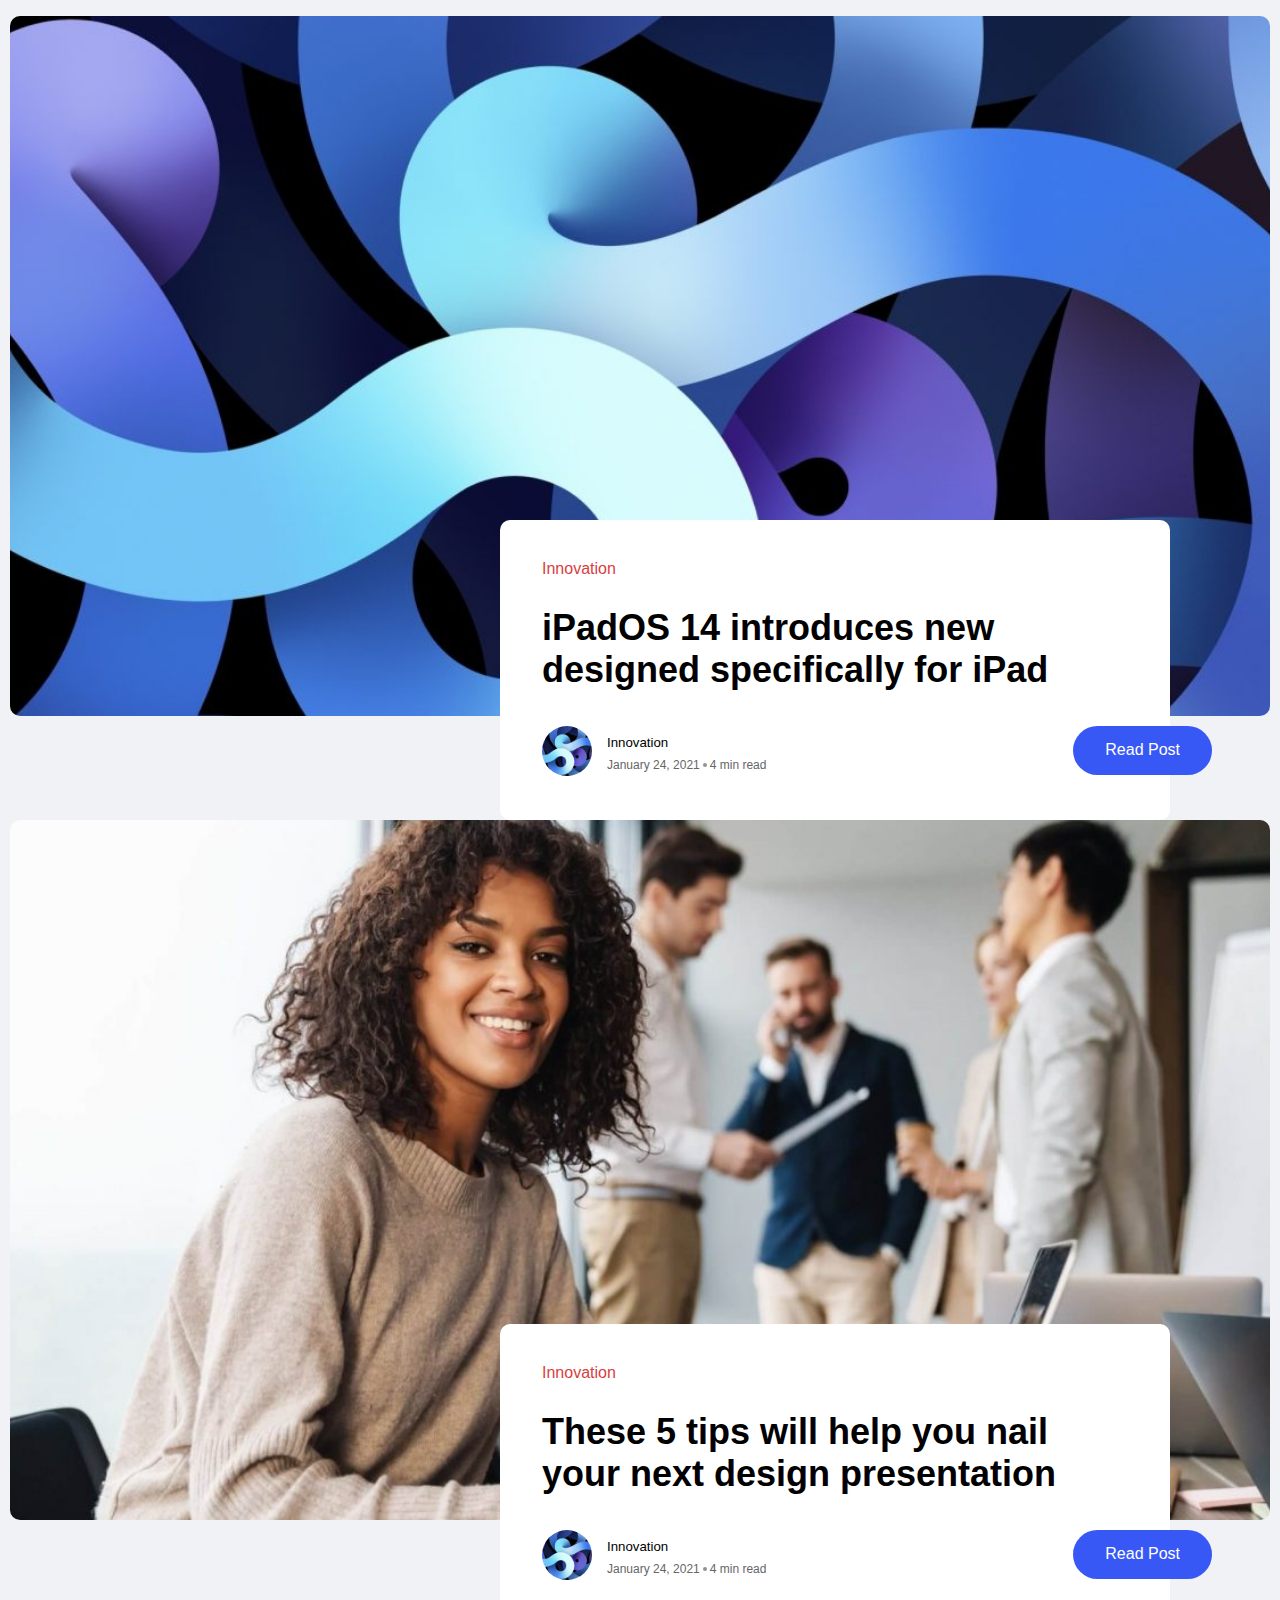
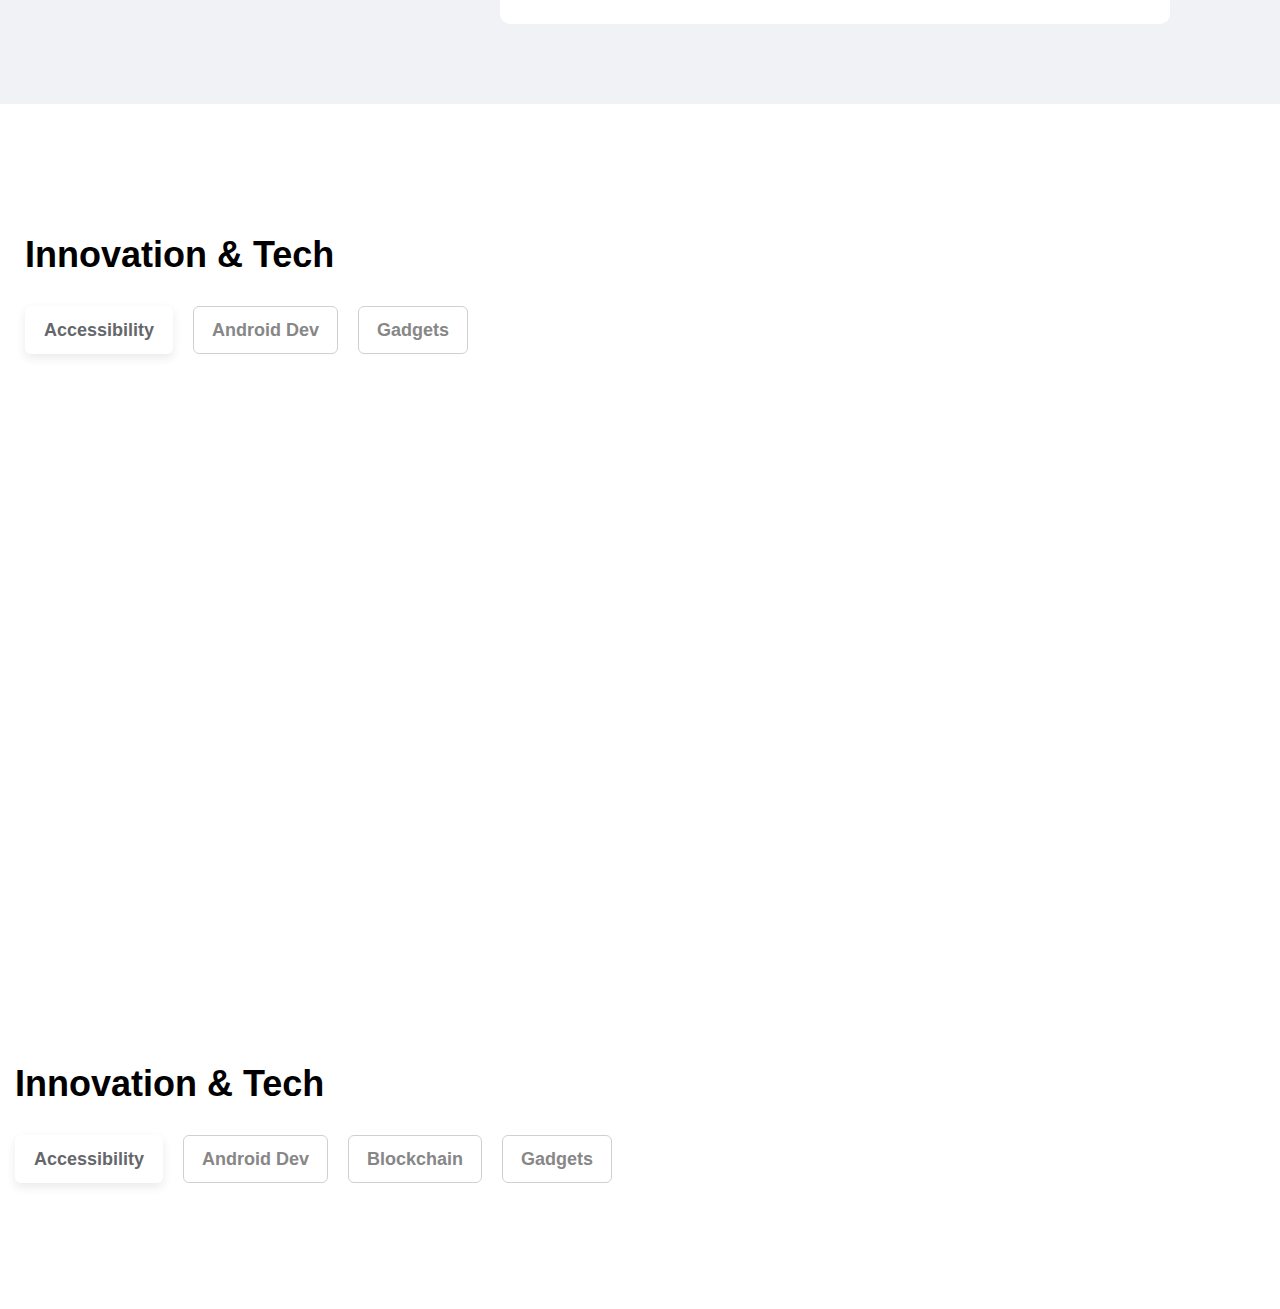
==== commit b02a071a: "all three desings" ====
--- a/index.html
+++ b/index.html
@@ -15,6 +15,126 @@
   <link rel="stylesheet" href="https://cdnjs.cloudflare.com/ajax/libs/font-awesome/6.1.1/css/all.min.css" integrity="sha512-KfkfwYDsLkIlwQp6LFnl8zNdLGxu9YAA1QvwINks4PhcElQSvqcyVLLD9aMhXd13uQjoXtEKNosOWaZqXgel0g==" crossorigin="anonymous" referrerpolicy="no-referrer" />
 </head>
 <body>
+
+    <!-- banner slider -->
+    <section class="banner--slider-section">
+        <div class="main--container">
+            <div class="banner--slider--wrapper">
+                <div class="banner--slider">
+                    <div class="slider--content--wrapper">
+                        <div class="slider--content--inner">
+                            <div class="slider--thumbnail">
+                                <a href="#">
+                                    <img src="assets/Images/banner--slider-img.jpg" alt="">
+                                </a>
+                            </div>
+                            <div class="slider--content">
+                                <div class="post-cat-list">
+                                    <a class="hover-flip-item-wrapper" href="#" tabindex="0">
+                                    <span class="hover-flip-item"><span data-hover="Innovation">Innovation</span></span>
+                                    </a>  
+                                </div>
+                                <div class="slider--main--title">
+                                    <h4>
+                                        <a href="#" tabindex="0">iPadOS 14 introduces new designed specifically for iPad</a>
+                                    </h4>
+                                </div>
+                                <div class="tab--hover--meta">
+                                    <div class="post--meta--data">
+                                        <div class="post--meta--avtaar">
+                                            <img src="assets/Images/hover--img2.jpg" alt="">
+                                        </div>
+                                        <div class="post--meta--content">
+                                            <h5 class="post--meta--author">
+                                                <div class="post-cat-list">
+                                                    <a class="hover-flip-item-wrapper" href="#" tabindex="0">
+                                                    <span class="hover-flip-item"><span data-hover="Innovation">Innovation</span></span>
+                                                    </a>                 
+                                                </div>
+                                            </h5>
+                                            <ul class="post--meta--list">
+                                                <li class="post--meta--date">January 24, 2021</li>
+                                                <li class="post--meta--time">4 min read</li>
+                                            </ul>
+                                        </div>
+                                    </div>
+                                    <div class="social--data">
+                                        <ul>
+                                            <li><a href="#"><i class="fa-brands fa-facebook-f"></i></a></li>
+                                            <li><a href="#"><i class="fa-brands fa-linkedin-in"></i></a></li>
+                                            <li><a href="#"><i class="fa-brands fa-twitter"></i></a></li>
+                                            <li><a href="#"><i class="fa-solid fa-link"></i></a></li>
+                                        </ul>
+                                    </div>
+                                    <div class="read--post--btn">
+                                        <a href="#">
+                                            <span class="hover-flip-item"><span data-hover="Read Post">Read Post</span></span>
+                                        </a>
+                                    </div>
+                                </div>
+                            </div>
+                        </div>
+                    </div>
+                    <div class="slider--content--wrapper">
+                        <div class="slider--content--inner">
+                            <div class="slider--thumbnail">
+                                <a href="#">
+                                    <img src="assets/Images/banner--slider-img2.jpg" alt="">
+                                </a>
+                            </div>
+                            <div class="slider--content">
+                                <div class="post-cat-list">
+                                    <a class="hover-flip-item-wrapper" href="#" tabindex="0">
+                                    <span class="hover-flip-item"><span data-hover="Innovation">Innovation</span></span>
+                                    </a>  
+                                </div>
+                                <div class="slider--main--title">
+                                    <h4>
+                                        <a href="#" tabindex="0">These 5 tips will help you nail your next design presentation </a>
+                                    </h4>
+                                </div>
+                                <div class="tab--hover--meta">
+                                    <div class="post--meta--data">
+                                        <div class="post--meta--avtaar">
+                                            <img src="assets/Images/hover--img2.jpg" alt="">
+                                        </div>
+                                        <div class="post--meta--content">
+                                            <h5 class="post--meta--author">
+                                                <div class="post-cat-list">
+                                                    <a class="hover-flip-item-wrapper" href="#" tabindex="0">
+                                                    <span class="hover-flip-item"><span data-hover="Innovation">Innovation</span></span>
+                                                    </a>                 
+                                                </div>
+                                            </h5>
+                                            <ul class="post--meta--list">
+                                                <li class="post--meta--date">January 24, 2021</li>
+                                                <li class="post--meta--time">4 min read</li>
+                                            </ul>
+                                        </div>
+                                    </div>
+                                    <div class="social--data">
+                                        <ul>
+                                            <li><a href="#"><i class="fa-brands fa-facebook-f"></i></a></li>
+                                            <li><a href="#"><i class="fa-brands fa-linkedin-in"></i></a></li>
+                                            <li><a href="#"><i class="fa-brands fa-twitter"></i></a></li>
+                                            <li><a href="#"><i class="fa-solid fa-link"></i></a></li>
+                                        </ul>
+                                    </div>
+                                    <div class="read--post--btn">
+                                        <a href="#">
+                                            <span class="hover-flip-item"><span data-hover="Read Post">Read Post</span></span>
+                                        </a>
+                                    </div>
+                                </div>
+                            </div>
+                        </div>
+                    </div>
+                </div>
+            </div>
+        </div>
+    </section>
+    <!-- banner slider end -->
+
     <!-- tab Section -->
     <section class="tab--slider">
         <div class="main--container">
@@ -1284,6 +1404,43 @@
                     // instead of a settings object
                 ]
                 });
+
+
+                // banner slider
+
+                $('.banner--slider').slick({
+                dots: true,
+                infinite: true,
+                speed: 500,
+                fade: true,
+                cssEase: 'linear',
+                slidesToShow: 1,
+                slidesToScroll: 1,
+                prevArrow:"<button type='button' class='slick-prev'><i class='fa-solid fa-arrow-left'></i></button>",
+                nextArrow:"<button type='button' class='slick-next'><i class='fa-solid fa-arrow-right'></i></button>",
+                responsive: [
+                    {
+                    breakpoint: 991,
+                    settings: {
+                        slidesToShow: 1,
+                        slidesToScroll: 1,
+                        infinite: true,
+                        dots: true
+                    }
+                    },
+                    
+                    {
+                    breakpoint: 600,
+                    settings: {
+                        slidesToShow: 1,
+                        slidesToScroll: 1
+                    }
+                    }
+                    // You can unslick at a given breakpoint now by adding:
+                    // settings: "unslick"
+                    // instead of a settings object
+                ]
+                });
                 
             
             
--- a/assets/css/style.css
+++ b/assets/css/style.css
@@ -8,7 +8,6 @@
 
 .main--container {
     max-width: 1260px;
-    padding: 15px;
     width: 100%;
     margin: 0 auto;
 }
@@ -65,7 +64,7 @@
 .slider-contant .slider--main--title {
     padding-bottom: 50px;
 }
-.slider-contant .slider--main--title h4 a {
+.slider-contant .slider--main--title h4 a , .slider--content .slider--main--title h4 a {
     position: relative;
     display: inline;
     background-image: -webkit-gradient(linear, left top, right top, from(currentColor), to(currentColor));
@@ -85,7 +84,7 @@
 .slider-contant .slider--main--title h4 a:hover {
     color: inherit;
 }
-.slider-contant--main:hover .slider--main--title h4 a {
+.slider-contant--main:hover .slider--main--title h4 a, .slider--content--inner:hover .slider--main--title h4 a {
     background-size: 100% 2px;
 }
 .slider-contant--main {
@@ -242,7 +241,7 @@
     color: #3858f6;
     transition: all 0.5s;
   }
-.post-cat-list a:hover .hover-flip-item span {
+.post-cat-list a:hover .hover-flip-item span, .read--post--btn a:hover .hover-flip-item span {
     transform: translateY(-18px);
 }
 
@@ -274,6 +273,7 @@
     display: flex;
     justify-content: space-between;
     align-items: center;
+    position: relative;
 }
 .post--meta--list {
     display: flex;
@@ -288,6 +288,7 @@
 }
 .post--meta--author {
     margin: 6px 0 0;
+    font-weight: 500;
 }
 .tab--hover--data .tab--hover--meta .post--meta--author .hover-flip-item span  {
     font-size: 17px ;
@@ -371,12 +372,142 @@
 }
 .most--populer .main--container {
     width: auto;
+    padding: 0 15px;
 }
 .tab--hover-section {
     display: none;
 }
+.tab--hover-section .post--meta--list {
+    margin: 7px 0;
+}
+
 /* tab hover section end */
+
+/* banner slider */
+.banner--slider-section {
+    background-color: #f0f2f5;
+    padding:  1rem 0 5rem;
+}
+.banner--slider .slider--content--inner .slider--thumbnail img {
+    width: 100%;
+    border-radius: 10px;
+    height: 700px;
+    object-fit: cover;
+    object-position: top;
+}
+.slider--content--inner {
+    position: relative;
+    padding-bottom: 100px;
+}
+.slider--content--inner .slider--content {
+    position: absolute;
+    background: #fff;
+    width: 570px;
+    padding: 40px 42px;
+    border-radius: 10px;
+    right: 100px;
+    bottom: 0;
+    padding-right: 58px;
+}
+.slider--content--inner .slider--content .slider--main--title h4 {
+    font-size: 36px;
+    font-weight: 700;
+    margin: 25px 0 35px;
+}
+.slider--content--inner .post--meta--data {
+    display: flex;
+    align-items: center;
+    gap: 15px;
+}
+.slider--content--inner .post--meta--avtaar img {
+    width: 50px;
+    height: 50px;
+    border-radius: 50%;
+    object-fit: cover;
+    object-position: top;
+}
+.slider--content--inner .post--meta--list {
+    margin: 5px 0;
+}
+.read--post--btn a {
+    background: #3858f6;
+    color: #fff;
+    font-weight: 500;
+    font-size: 16px;
+    display: inline-block;
+    border: 2px solid transparent;
+    padding: 13px 30px 10px;
+    height: auto;
+    border-radius: 50px;
+    transition: all 0.3s;
+}
+.read--post--btn a:hover {
+    background-color: transparent;
+    border: 2px solid #3858f6;
+}
+.slider--content--inner .read--post--btn {
+    position: absolute;
+    right: -100px;
+    top: 0;
+}
+.slider--content--inner .social--data {
+    margin-right: 65px;
+}
+.banner--slider .slick-prev {
+    left: 90px !important;
+    bottom: 0px;
+    top: auto;
+}
+.banner--slider .slick-next {
+    right: auto;
+    top: auto;
+    bottom: 0;
+    left: 160px;
+}
+.banner--slider .slick-prev,  .banner--slider .slick-next {
+    opacity: 1;
+}
+.banner--slider .slick-slider:hover .slick-prev {
+    left: 90px;
+}
+.banner--slider .slick-slider:hover .slick-next {
+    left: 160px;
+}
+.slider--content--inner .slider--content > .post-cat-list a {
+    color: #d93e40;
+}
+/* .read--post--btn .hover-flip-item span:before {
+    color: #fff;
+} */
+/* banner slider end */
+
+
 /* responsive */
+
+@media (min-width:768px) and (max-width:1024px) {
+    .banner--slider .slider--content--inner .slider--thumbnail img {
+        height: 450px;
+    }
+    .slider--content--inner .slider--content {
+        width: 450px;
+        right: 40px;
+    }
+    .banner--slider .slick-prev {
+        left: 15px !important;
+    }
+    .banner--slider .slick-next {
+        left: 80px;
+    }
+    .banner--slider-section {
+        padding-bottom: 2rem;
+    }
+    .tab--slider {
+        padding: 50px 0;
+    }
+    .most--populer {
+        padding-bottom: 3rem;
+    }
+}
 @media (max-width:767px) {
     .tab--titles ul li a {
         padding: 0px 9px;
@@ -430,5 +561,62 @@
       .slick-prev i, .slick-next i {
           font-size: 16px;
       }
+      .slider--content--inner .slider--content {
+        width: calc(100% - 60px);
+        position: static;
+        border-radius: 0 0 10px 10px;
+        padding: 30px;
+      }
+      .slider--content--inner .tab--hover--meta {
+        flex-wrap: wrap;
+        gap: 15px;
+      }
+      .slider--content--inner .social--data {
+        margin-right: 0px;
+    }
+    .slider--content--inner .read--post--btn {
+        position: static;
+        flex-basis: 100%;
+    }
+    .slider--content--inner .slider--content .slider--main--title h4 {
+        font-size: 21px;
+    }
+    .banner--slider .slider--content--inner .slider--thumbnail img {
+        border-radius: 10px 10px 0 0;
+    }
+    .banner--slider .slider--content--inner .slider--thumbnail img {
+        height: 230px;
+    }
+    .slider--content--inner .slider--content .slider--main--title h4 {
+        margin: 20px 0 25px;
+    }
+    .banner--slider .slick-next {
+        bottom: 15px;
+        left: 70px;
+    }
+    .banner--slider .slick-prev {
+        left: 15px !important;
+        bottom: 15px;
+        
+    }
+    .banner--slider-section {
+        padding-bottom: 0.5rem;
+    }
+    .tab--slider {
+        padding: 30px 0 0;
+    }
+    .most--populer {
+        padding-bottom: 1rem;
+    }
+    .main--title h2 {
+        font-size: 28px;
+    }
+}
+
+@media (max-width:500px) {
+    .tab--hover-section .tab--hover--meta {
+        flex-direction: column;
+        align-items: flex-start;
+    }
 }
 /* responsive end */